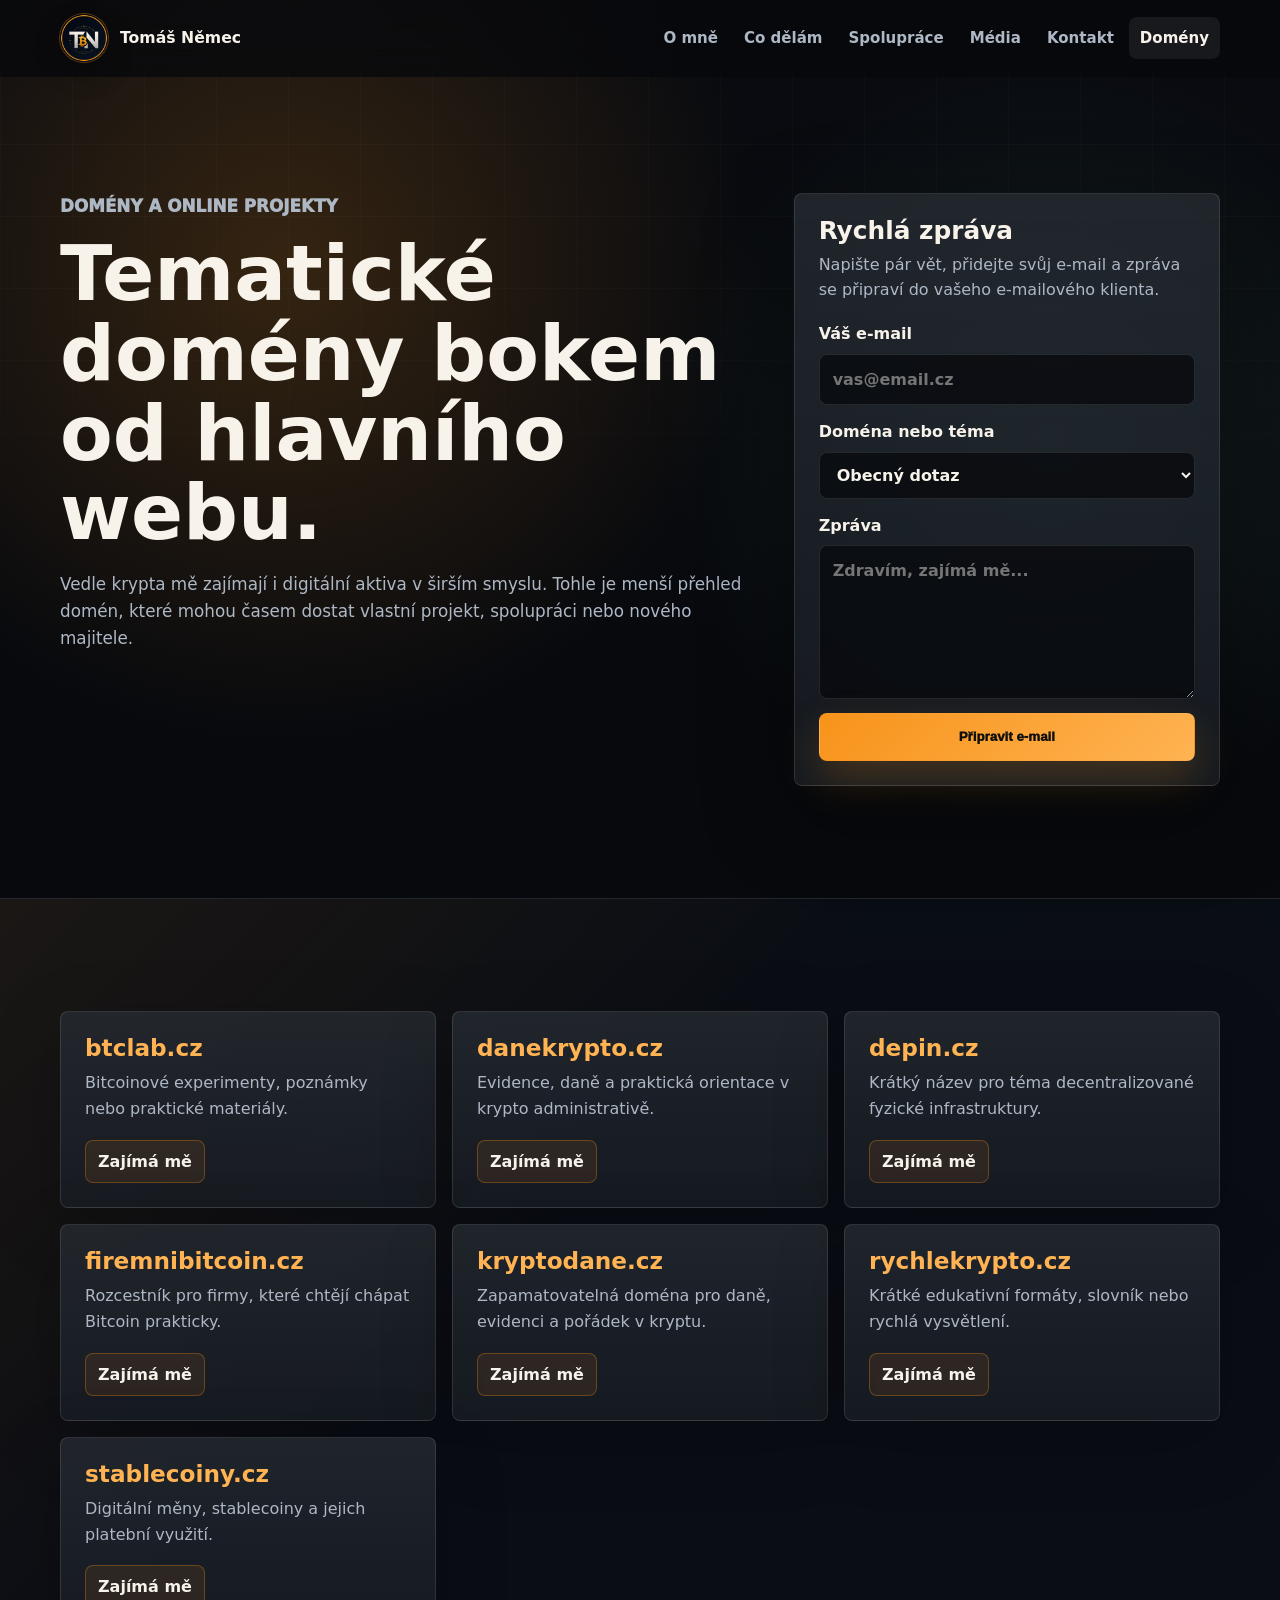
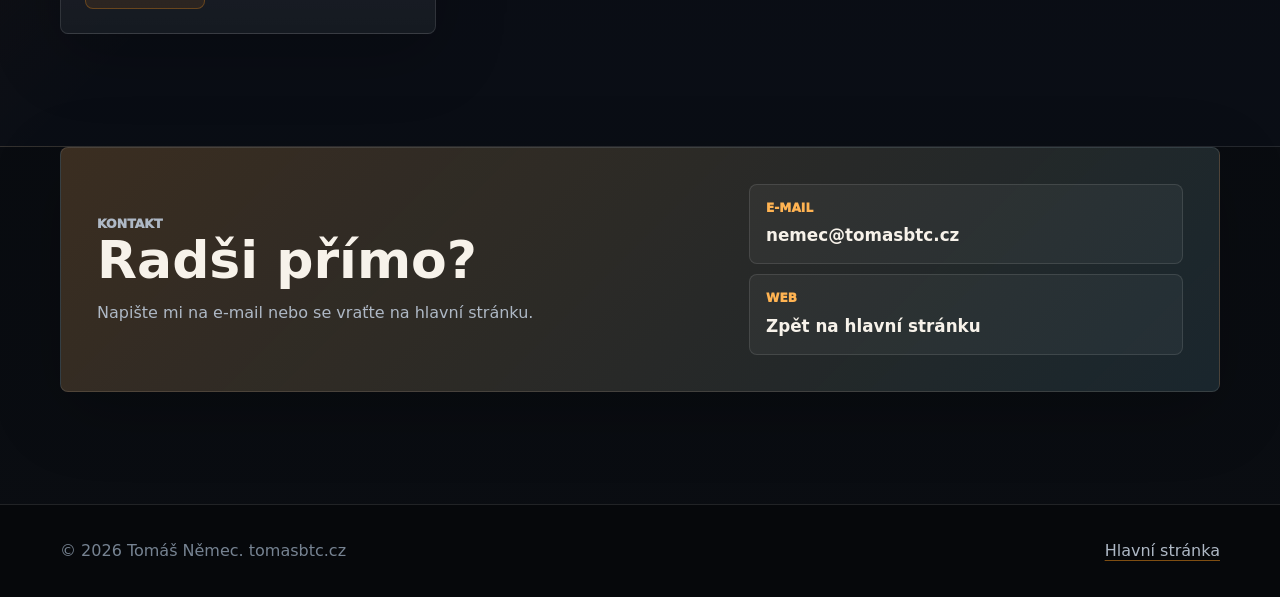
==== domeny.html @ 20f16c3f "První verze webu" ====
<!doctype html>
<html lang="cs">
  <head>
    <meta charset="utf-8">
    <meta name="viewport" content="width=device-width, initial-scale=1">
    <title>Domény | Tomáš Němec</title>
    <meta name="description" content="Přehled tematických domén Tomáše Němce z oblasti krypta, Bitcoinu, digitálních financí a online projektů.">
    <meta name="author" content="Tomáš Němec">
    <meta name="language" content="cs">
    <meta name="theme-color" content="#090b10">

    <meta property="og:type" content="website">
    <meta property="og:locale" content="cs_CZ">
    <meta property="og:site_name" content="Tomáš Němec">
    <meta property="og:title" content="Domény | Tomáš Němec">
    <meta property="og:description" content="Tematické domény a online projekty z oblasti krypta, Bitcoinu a digitálních financí.">
    <meta property="og:url" content="https://tomasbtc.cz/domeny.html">
    <meta property="og:image" content="https://tomasbtc.cz/assets/tomasbtc-logo-round.png">

    <link rel="canonical" href="https://tomasbtc.cz/domeny.html">
    <link rel="icon" href="favicon.png" sizes="512x512" type="image/png">
    <link rel="apple-touch-icon" href="assets/apple-touch-icon.png">
    <link rel="preload" href="style.css" as="style">
    <link rel="stylesheet" href="style.css">
  </head>
  <body>
    <a class="skip-link" href="#obsah">Přeskočit na obsah</a>

    <header class="site-header" data-header>
      <nav class="nav shell" aria-label="Hlavní menu">
        <a class="brand" href="index.html" aria-label="Tomáš Němec domů">
          <img src="assets/tomasbtc-logo-round.png" alt="" width="48" height="48">
          <span>
            <strong>Tomáš Němec</strong>
          </span>
        </a>

        <button class="nav-toggle" type="button" aria-expanded="false" aria-controls="site-menu">
          <span class="nav-toggle-line"></span>
          <span class="nav-toggle-line"></span>
          <span class="nav-toggle-line"></span>
          <span class="sr-only">Otevřít menu</span>
        </button>

        <div class="nav-links" id="site-menu" data-menu>
          <a href="index.html#o-mne">O mně</a>
          <a href="index.html#co-delam">Co dělám</a>
          <a href="index.html#spoluprace">Spolupráce</a>
          <a href="index.html#media">Média</a>
          <a href="index.html#kontakt">Kontakt</a>
          <a class="nav-subtle" href="domeny.html" aria-current="page">Domény</a>
        </div>
      </nav>
    </header>

    <main id="obsah">
      <section class="section domain-page-hero">
        <div class="shell domain-hero-grid">
          <div class="section-heading reveal">
            <p class="eyebrow">Domény a online projekty</p>
            <h1>Tematické domény bokem od hlavního webu.</h1>
            <p>Vedle krypta mě zajímají i digitální aktiva v širším smyslu. Tohle je menší přehled domén, které mohou časem dostat vlastní projekt, spolupráci nebo nového majitele.</p>
          </div>

          <form class="domain-form reveal" id="dotaz" data-domain-form>
            <h2>Rychlá zpráva</h2>
            <p>Napište pár vět, přidejte svůj e-mail a zpráva se připraví do vašeho e-mailového klienta.</p>

            <label>
              Váš e-mail
              <input type="email" name="email" placeholder="vas@email.cz" required>
            </label>

            <label>
              Doména nebo téma
              <select name="domain">
                <option value="Obecný dotaz">Obecný dotaz</option>
                <option value="btclab.cz">btclab.cz</option>
                <option value="danekrypto.cz">danekrypto.cz</option>
                <option value="depin.cz">depin.cz</option>
                <option value="firemnibitcoin.cz">firemnibitcoin.cz</option>
                <option value="kryptodane.cz">kryptodane.cz</option>
                <option value="rychlekrypto.cz">rychlekrypto.cz</option>
                <option value="stablecoiny.cz">stablecoiny.cz</option>
              </select>
            </label>

            <label>
              Zpráva
              <textarea name="message" rows="5" placeholder="Zdravím, zajímá mě..." required></textarea>
            </label>

            <button class="button button-primary" type="submit">Připravit e-mail</button>
          </form>
        </div>
      </section>

      <section class="section section-muted">
        <div class="shell domain-grid" aria-label="Přehled domén">
          <article class="domain-card reveal">
            <h2>btclab.cz</h2>
            <p>Bitcoinové experimenty, poznámky nebo praktické materiály.</p>
            <a href="#dotaz" data-domain-pick="btclab.cz">Zajímá mě</a>
          </article>
          <article class="domain-card reveal">
            <h2>danekrypto.cz</h2>
            <p>Evidence, daně a praktická orientace v krypto administrativě.</p>
            <a href="#dotaz" data-domain-pick="danekrypto.cz">Zajímá mě</a>
          </article>
          <article class="domain-card reveal">
            <h2>depin.cz</h2>
            <p>Krátký název pro téma decentralizované fyzické infrastruktury.</p>
            <a href="#dotaz" data-domain-pick="depin.cz">Zajímá mě</a>
          </article>
          <article class="domain-card reveal">
            <h2>firemnibitcoin.cz</h2>
            <p>Rozcestník pro firmy, které chtějí chápat Bitcoin prakticky.</p>
            <a href="#dotaz" data-domain-pick="firemnibitcoin.cz">Zajímá mě</a>
          </article>
          <article class="domain-card reveal">
            <h2>kryptodane.cz</h2>
            <p>Zapamatovatelná doména pro daně, evidenci a pořádek v kryptu.</p>
            <a href="#dotaz" data-domain-pick="kryptodane.cz">Zajímá mě</a>
          </article>
          <article class="domain-card reveal">
            <h2>rychlekrypto.cz</h2>
            <p>Krátké edukativní formáty, slovník nebo rychlá vysvětlení.</p>
            <a href="#dotaz" data-domain-pick="rychlekrypto.cz">Zajímá mě</a>
          </article>
          <article class="domain-card reveal">
            <h2>stablecoiny.cz</h2>
            <p>Digitální měny, stablecoiny a jejich platební využití.</p>
            <a href="#dotaz" data-domain-pick="stablecoiny.cz">Zajímá mě</a>
          </article>
        </div>
      </section>

      <section class="section section-contact">
        <div class="shell contact-panel reveal">
          <div>
            <p class="eyebrow">Kontakt</p>
            <h2>Radši přímo?</h2>
            <p>Napište mi na e-mail nebo se vraťte na hlavní stránku.</p>
          </div>
          <div class="contact-stack">
            <a class="contact-tile" href="mailto:nemec@tomasbtc.cz?subject=Domény">
              <span>E-mail</span>
              <strong>nemec@tomasbtc.cz</strong>
            </a>
            <a class="contact-tile" href="index.html">
              <span>Web</span>
              <strong>Zpět na hlavní stránku</strong>
            </a>
          </div>
        </div>
      </section>
    </main>

    <footer class="site-footer">
      <div class="shell footer-inner">
        <p>&copy; <span data-year></span> Tomáš Němec. tomasbtc.cz</p>
        <p><a href="index.html">Hlavní stránka</a></p>
      </div>
    </footer>

    <script src="script.js"></script>
  </body>
</html>
---- style.css ----
:root {
  color-scheme: dark;
  --bg: #07090d;
  --bg-2: #0c1017;
  --panel: rgba(18, 23, 32, 0.74);
  --panel-solid: #111722;
  --panel-strong: #161d29;
  --line: rgba(255, 255, 255, 0.11);
  --line-strong: rgba(255, 255, 255, 0.18);
  --text: #f7f2ea;
  --muted: #aeb8c5;
  --soft: #768392;
  --accent: #f7931a;
  --accent-2: #ffb352;
  --mint: #79d8b4;
  --ink: #11100d;
  --shadow: 0 28px 90px rgba(0, 0, 0, 0.42);
  --radius: 8px;
  --shell: min(1160px, calc(100% - 40px));
}

* {
  box-sizing: border-box;
}

html {
  scroll-behavior: smooth;
}

body {
  margin: 0;
  background:
    radial-gradient(circle at 22% 12%, rgba(247, 147, 26, 0.19), transparent 30rem),
    radial-gradient(circle at 82% 20%, rgba(121, 216, 180, 0.11), transparent 24rem),
    linear-gradient(180deg, #090b10 0%, #07090d 38%, #0a0d12 100%);
  color: var(--text);
  font-family: Inter, ui-sans-serif, system-ui, -apple-system, BlinkMacSystemFont, "Segoe UI", sans-serif;
  font-size: 16px;
  line-height: 1.6;
}

body.menu-open {
  overflow: hidden;
}

body::before {
  content: "";
  position: fixed;
  inset: 0;
  z-index: -2;
  background:
    linear-gradient(rgba(255, 255, 255, 0.035) 1px, transparent 1px),
    linear-gradient(90deg, rgba(255, 255, 255, 0.028) 1px, transparent 1px);
  background-size: 72px 72px;
  mask-image: linear-gradient(to bottom, rgba(0, 0, 0, 0.9), transparent 78%);
}

img {
  display: block;
  max-width: 100%;
}

a {
  color: inherit;
  text-decoration: none;
}

p,
h1,
h2,
h3 {
  margin-top: 0;
}

h1,
h2,
h3 {
  line-height: 1.04;
  letter-spacing: 0;
}

h1 {
  max-width: 760px;
  margin-bottom: 18px;
  font-size: 6.4rem;
}

h2 {
  margin-bottom: 16px;
  font-size: 3.25rem;
}

h3 {
  margin-bottom: 12px;
  font-size: 1.2rem;
}

.skip-link {
  position: fixed;
  top: 12px;
  left: 12px;
  z-index: 30;
  transform: translateY(-140%);
  padding: 10px 14px;
  border-radius: var(--radius);
  background: var(--accent);
  color: var(--ink);
  font-weight: 900;
  transition: transform 180ms ease;
}

.skip-link:focus {
  transform: translateY(0);
}

.sr-only {
  position: absolute;
  width: 1px;
  height: 1px;
  padding: 0;
  margin: -1px;
  overflow: hidden;
  clip: rect(0, 0, 0, 0);
  white-space: nowrap;
  border: 0;
}

.shell {
  width: var(--shell);
  margin: 0 auto;
}

.site-header {
  position: sticky;
  top: 0;
  z-index: 20;
  border-bottom: 1px solid transparent;
  background: rgba(7, 9, 13, 0.76);
  backdrop-filter: blur(22px);
}

.site-header.is-scrolled {
  border-color: var(--line);
}

.nav {
  display: flex;
  min-height: 76px;
  align-items: center;
  justify-content: space-between;
  gap: 24px;
}

.brand {
  display: inline-flex;
  align-items: center;
  gap: 12px;
  min-width: 0;
}

.brand img {
  flex: 0 0 auto;
  width: 48px;
  height: 48px;
  border-radius: 50%;
  object-fit: cover;
  box-shadow: 0 0 0 1px rgba(247, 147, 26, 0.34), 0 12px 28px rgba(0, 0, 0, 0.24);
}

.brand span {
  display: grid;
  gap: 1px;
}

.brand strong {
  font-size: 0.98rem;
}

.brand small {
  color: var(--soft);
  font-size: 0.78rem;
  font-weight: 700;
}

.nav-links {
  display: flex;
  align-items: center;
  gap: 4px;
}

.nav-links a {
  min-height: 40px;
  padding: 9px 11px;
  border-radius: var(--radius);
  color: var(--muted);
  font-size: 0.94rem;
  font-weight: 800;
  transition: background 180ms ease, color 180ms ease, transform 180ms ease;
}

.nav-links a:hover,
.nav-links a:focus-visible,
.nav-links a[aria-current="page"] {
  background: rgba(255, 255, 255, 0.065);
  color: var(--text);
}

.nav-links .nav-subtle {
  color: var(--soft);
}

.nav-toggle {
  display: none;
  width: 44px;
  height: 44px;
  align-items: center;
  justify-content: center;
  flex-direction: column;
  gap: 5px;
  border: 1px solid var(--line);
  border-radius: var(--radius);
  background: rgba(255, 255, 255, 0.045);
  color: var(--text);
  cursor: pointer;
}

.nav-toggle-line {
  width: 18px;
  height: 2px;
  border-radius: 99px;
  background: currentColor;
}

.section {
  padding: 112px 0;
}

.hero {
  position: relative;
  overflow: hidden;
  min-height: calc(100svh - 76px);
  display: grid;
  align-items: center;
  padding: 74px 0 92px;
}

.hero::after {
  content: "";
  position: absolute;
  right: -18%;
  top: 12%;
  width: 54%;
  height: 72%;
  border: 1px solid rgba(247, 147, 26, 0.2);
  transform: rotate(-8deg);
  background: linear-gradient(135deg, rgba(247, 147, 26, 0.12), transparent 58%);
  pointer-events: none;
}

.hero-noise {
  position: absolute;
  inset: 0;
  pointer-events: none;
  background-image: linear-gradient(115deg, rgba(255, 255, 255, 0.045), transparent 34%);
}

.hero-signal {
  position: absolute;
  left: max(24px, calc((100% - 1160px) / 2));
  bottom: 46px;
  width: 180px;
  height: 180px;
  pointer-events: none;
  opacity: 0.55;
}

.hero-signal::before,
.hero-signal::after {
  content: "";
  position: absolute;
  inset: 16px;
  border: 1px solid rgba(247, 147, 26, 0.28);
  border-radius: 50%;
  animation: signal-spin 18s linear infinite;
}

.hero-signal::after {
  inset: 42px;
  border-color: rgba(121, 216, 180, 0.18);
  animation-duration: 11s;
  animation-direction: reverse;
}

.hero-signal span {
  position: absolute;
  width: 9px;
  height: 9px;
  border-radius: 50%;
  background: var(--accent-2);
  box-shadow: 0 0 26px rgba(247, 147, 26, 0.75);
  animation: signal-pulse 2.4s ease-in-out infinite;
}

.hero-signal span:nth-child(1) {
  top: 38px;
  left: 78px;
}

.hero-signal span:nth-child(2) {
  right: 34px;
  top: 94px;
  animation-delay: 0.4s;
}

.hero-signal span:nth-child(3) {
  left: 40px;
  bottom: 36px;
  animation-delay: 0.8s;
}

.hero-layout {
  position: relative;
  z-index: 2;
  display: grid;
  grid-template-columns: minmax(0, 1.05fr) minmax(360px, 0.75fr);
  align-items: center;
  gap: 64px;
}

.hero-copy {
  max-width: 800px;
}

.hero-kicker {
  display: inline-flex;
  align-items: center;
  gap: 12px;
  max-width: 100%;
  margin-bottom: 22px;
  border: 1px solid var(--line);
  border-radius: 999px;
  padding: 8px 14px 8px 8px;
  background: rgba(255, 255, 255, 0.04);
  color: var(--muted);
  font-size: 0.86rem;
  font-weight: 900;
}

.hero-kicker span {
  min-width: 0;
}

.hero-kicker img {
  width: 44px;
  height: 44px;
  border-radius: 50%;
  object-fit: cover;
  box-shadow: 0 0 0 1px rgba(247, 147, 26, 0.34);
}

.hero-brand-mark {
  display: inline-flex;
  align-items: center;
  gap: 12px;
  margin-bottom: 20px;
  border: 1px solid var(--line);
  border-radius: var(--radius);
  padding: 10px 12px 10px 10px;
  background: rgba(255, 255, 255, 0.04);
  color: var(--muted);
  font-size: 0.88rem;
  font-weight: 850;
}

.hero-brand-mark img {
  width: 54px;
  height: 54px;
  border-radius: 50%;
  object-fit: cover;
  box-shadow: 0 0 0 1px rgba(247, 147, 26, 0.36);
}

.hero-title {
  display: grid;
  max-width: 860px;
  margin: 0 0 22px;
  font-size: 7.4rem;
  font-weight: 950;
  line-height: 0.86;
  overflow-wrap: anywhere;
}

.hero-title span {
  display: block;
}

.hero-title span:first-child {
  color: rgba(247, 242, 234, 0.08);
  -webkit-text-stroke: 1px rgba(247, 242, 234, 0.72);
  text-shadow: 0 24px 70px rgba(247, 147, 26, 0.12);
}

.hero-title span:last-child {
  width: fit-content;
  background: linear-gradient(92deg, #fff7e9 0%, #f7f2ea 42%, var(--accent-2) 74%, #ffe2a8 100%);
  background-size: 180% 100%;
  -webkit-background-clip: text;
  background-clip: text;
  color: transparent;
  animation: name-shine 7s ease-in-out infinite;
}

.eyebrow {
  margin-bottom: 14px;
  color: var(--accent-2);
  font-size: 0.78rem;
  font-weight: 950;
  letter-spacing: 0;
  text-transform: uppercase;
}

.hero-role {
  display: inline-flex;
  margin-bottom: 22px;
  border: 1px solid rgba(247, 147, 26, 0.26);
  border-radius: 999px;
  padding: 8px 13px;
  background: rgba(247, 147, 26, 0.1);
  color: var(--accent-2);
  font-weight: 900;
}

.hero-claim {
  max-width: 780px;
  margin-bottom: 20px;
  color: var(--text);
  font-size: 2.25rem;
  font-weight: 900;
  line-height: 1.14;
}

.hero-text {
  max-width: 620px;
  margin-bottom: 32px;
  color: var(--muted);
  font-size: 1.12rem;
}

.hero-actions,
.section-actions,
.contact-actions,
.media-kit-actions {
  display: flex;
  flex-wrap: wrap;
  gap: 12px;
}

.button {
  display: inline-flex;
  min-height: 48px;
  align-items: center;
  justify-content: center;
  border: 1px solid transparent;
  border-radius: var(--radius);
  padding: 12px 18px;
  font-weight: 950;
  line-height: 1.2;
  transition: transform 180ms ease, background 180ms ease, border-color 180ms ease, color 180ms ease;
}

.button:hover,
.button:focus-visible {
  transform: translateY(-2px);
}

.button-primary {
  background: linear-gradient(135deg, var(--accent), var(--accent-2));
  color: var(--ink);
  box-shadow: 0 18px 42px rgba(247, 147, 26, 0.22);
}

.button-secondary {
  border-color: rgba(247, 147, 26, 0.35);
  background: rgba(247, 147, 26, 0.12);
  color: var(--text);
}

.button-ghost {
  border-color: var(--line);
  background: rgba(255, 255, 255, 0.045);
  color: var(--muted);
}

.button-disabled {
  border-color: var(--line);
  background: rgba(255, 255, 255, 0.03);
  color: var(--soft);
  cursor: default;
}

.button-disabled:hover {
  transform: none;
}

.hero-tags {
  display: flex;
  flex-wrap: wrap;
  gap: 8px;
  margin-top: 22px;
}

.hero-tags span {
  border: 1px solid var(--line);
  border-radius: 999px;
  padding: 7px 11px;
  background: rgba(255, 255, 255, 0.035);
  color: var(--muted);
  font-size: 0.86rem;
  font-weight: 800;
}

.hero-proof {
  display: grid;
  grid-template-columns: repeat(3, minmax(0, 1fr));
  max-width: 720px;
  gap: 1px;
  margin-top: 26px;
  border: 1px solid var(--line);
  border-radius: var(--radius);
  overflow: hidden;
  background: var(--line);
}

.hero-proof div {
  min-height: 86px;
  padding: 16px;
  background: rgba(15, 20, 29, 0.86);
}

.hero-proof span,
.hero-proof strong {
  display: block;
}

.hero-proof span {
  margin-bottom: 8px;
  color: var(--soft);
  font-size: 0.74rem;
  font-weight: 950;
  text-transform: uppercase;
}

.hero-proof strong {
  color: var(--text);
  font-size: 1.02rem;
  line-height: 1.18;
}

.hero-contact-line {
  display: flex;
  flex-wrap: wrap;
  gap: 10px 18px;
  margin-top: 20px;
  color: var(--muted);
  font-weight: 850;
}

.hero-contact-line a {
  text-decoration: underline;
  text-decoration-color: rgba(247, 147, 26, 0.5);
  text-underline-offset: 5px;
}

.hero-portrait {
  position: relative;
}

.portrait-shell {
  position: relative;
  overflow: hidden;
  border: 1px solid var(--line-strong);
  border-radius: var(--radius);
  background:
    linear-gradient(145deg, rgba(247, 147, 26, 0.18), transparent 45%),
    rgba(255, 255, 255, 0.035);
  box-shadow: var(--shadow);
}

.portrait-shell::before {
  content: "";
  position: absolute;
  inset: 12px;
  z-index: 2;
  border: 1px solid rgba(255, 255, 255, 0.14);
  border-radius: var(--radius);
  pointer-events: none;
}

.portrait-shell img {
  width: 100%;
  height: 620px;
  object-fit: cover;
  object-position: 50% 20%;
  filter: saturate(0.96) contrast(1.04);
}

.portrait-caption {
  position: absolute;
  left: 24px;
  right: 24px;
  bottom: 24px;
  z-index: 3;
  border: 1px solid rgba(255, 255, 255, 0.16);
  border-radius: var(--radius);
  padding: 16px;
  background: rgba(7, 9, 13, 0.74);
  backdrop-filter: blur(18px);
}

.portrait-caption span,
.portrait-caption strong {
  display: block;
}

.portrait-caption span {
  color: var(--accent-2);
  font-weight: 950;
}

.portrait-caption strong {
  color: var(--text);
  font-size: 0.96rem;
}

.portrait-badge {
  position: absolute;
  z-index: 4;
  right: 22px;
  border: 1px solid rgba(247, 147, 26, 0.34);
  border-radius: 999px;
  padding: 8px 12px;
  background: rgba(7, 9, 13, 0.72);
  color: var(--text);
  font-size: 0.82rem;
  font-weight: 950;
  backdrop-filter: blur(16px);
  box-shadow: 0 14px 36px rgba(0, 0, 0, 0.22);
}

.portrait-badge-top {
  top: 22px;
}

.portrait-badge-bottom {
  top: 70px;
}

.trust-strip {
  border-top: 1px solid var(--line);
  border-bottom: 1px solid var(--line);
  background: rgba(7, 9, 13, 0.78);
  padding: 16px 0;
}

.trust-row {
  display: flex;
  flex-wrap: wrap;
  justify-content: center;
  gap: 10px;
}

.trust-row span {
  display: inline-flex;
  align-items: center;
  gap: 9px;
  min-height: 38px;
  border: 1px solid var(--line);
  border-radius: 999px;
  padding: 8px 12px;
  background: rgba(255, 255, 255, 0.035);
  color: var(--muted);
  font-size: 0.9rem;
  font-weight: 850;
}

.trust-row span::before {
  content: "";
  width: 7px;
  height: 7px;
  border-radius: 50%;
  background: var(--accent);
  box-shadow: 0 0 18px rgba(247, 147, 26, 0.58);
}

.trust-grid {
  display: grid;
  grid-template-columns: repeat(5, minmax(0, 1fr));
  gap: 1px;
  background: var(--line);
}

.trust-item {
  min-height: 142px;
  padding: 22px;
  background: rgba(15, 20, 29, 0.92);
}

.trust-item strong,
.trust-item span {
  display: block;
}

.trust-item strong {
  margin-bottom: 8px;
  color: var(--text);
  font-size: 1rem;
  line-height: 1.25;
}

.trust-item span {
  color: var(--soft);
  font-size: 0.95rem;
  line-height: 1.45;
}

.story-section {
  padding-bottom: 0;
}

.story-grid {
  display: grid;
  grid-template-columns: minmax(0, 0.85fr) minmax(0, 1.15fr);
  gap: 52px;
  align-items: start;
}

.story-grid-compact {
  align-items: center;
}

.story-card {
  border: 1px solid var(--line);
  border-radius: var(--radius);
  padding: 30px;
  background:
    linear-gradient(135deg, rgba(247, 147, 26, 0.13), transparent 46%),
    linear-gradient(180deg, rgba(255, 255, 255, 0.07), rgba(255, 255, 255, 0.025)),
    var(--panel);
  box-shadow: 0 20px 70px rgba(0, 0, 0, 0.22);
  backdrop-filter: blur(18px);
}

.story-card p {
  color: var(--muted);
  font-size: 1.08rem;
}

.story-card p:last-child {
  margin-bottom: 0;
}

.story-timeline {
  display: grid;
  gap: 12px;
}

.story-timeline article {
  display: grid;
  grid-template-columns: 92px minmax(0, 1fr);
  column-gap: 20px;
  row-gap: 4px;
  border: 1px solid var(--line);
  border-radius: var(--radius);
  padding: 20px;
  background:
    linear-gradient(135deg, rgba(247, 147, 26, 0.08), transparent 48%),
    rgba(255, 255, 255, 0.035);
}

.story-timeline article span {
  grid-row: 1 / 3;
  color: var(--accent-2);
  font-size: 0.86rem;
  font-weight: 950;
  text-transform: uppercase;
}

.story-timeline h3 {
  margin-bottom: 0;
  font-size: 1.22rem;
}

.story-timeline p {
  margin-bottom: 0;
  color: var(--muted);
}

.section-heading {
  max-width: 760px;
  margin-bottom: 36px;
}

.section-heading p {
  color: var(--muted);
  font-size: 1.05rem;
}

.feature-grid {
  display: grid;
  grid-template-columns: repeat(4, minmax(0, 1fr));
  gap: 16px;
}

.feature-card,
.opportunity-panel,
.media-card,
.booking-card,
.contact-panel,
.domain-teaser-inner {
  border: 1px solid var(--line);
  border-radius: var(--radius);
  background:
    linear-gradient(180deg, rgba(255, 255, 255, 0.07), rgba(255, 255, 255, 0.025)),
    var(--panel);
  box-shadow: 0 20px 70px rgba(0, 0, 0, 0.22);
  backdrop-filter: blur(18px);
}

.feature-card {
  min-height: 300px;
  padding: 24px;
  transition: transform 180ms ease, border-color 180ms ease, background 180ms ease;
}

.feature-card:hover {
  transform: translateY(-4px);
  border-color: rgba(247, 147, 26, 0.34);
  background:
    linear-gradient(180deg, rgba(247, 147, 26, 0.08), rgba(255, 255, 255, 0.025)),
    var(--panel);
}

.card-number {
  display: inline-flex;
  margin-bottom: 26px;
  color: var(--accent-2);
  font-size: 0.82rem;
  font-weight: 950;
}

.feature-card h3 {
  font-size: 1.34rem;
}

.feature-card p {
  margin-bottom: 0;
  color: var(--muted);
}

.topic-list {
  display: grid;
  gap: 1px;
  border: 1px solid var(--line);
  border-radius: var(--radius);
  overflow: hidden;
  background: var(--line);
}

.topic-item {
  display: grid;
  grid-template-columns: minmax(220px, 0.45fr) minmax(0, 1fr);
  gap: 28px;
  padding: 24px;
  background: rgba(15, 20, 29, 0.94);
}

.topic-item h3 {
  margin: 0;
}

.topic-item p {
  margin: 0;
  color: var(--muted);
}

.section-muted {
  border-top: 1px solid var(--line);
  border-bottom: 1px solid var(--line);
  background:
    linear-gradient(135deg, rgba(247, 147, 26, 0.075), transparent 42%),
    rgba(12, 16, 23, 0.74);
}

.collaboration-grid,
.booking-grid,
.about-grid {
  display: grid;
  grid-template-columns: minmax(0, 0.82fr) minmax(0, 1.18fr);
  gap: 52px;
  align-items: center;
}

.opportunity-panel {
  padding: 28px;
}

.check-list {
  display: grid;
  gap: 14px;
  margin: 0;
  padding: 0;
  list-style: none;
}

.check-list li {
  position: relative;
  min-height: 32px;
  padding-left: 38px;
  color: var(--text);
  font-weight: 750;
}

.check-list li::before {
  content: "";
  position: absolute;
  top: 2px;
  left: 0;
  width: 24px;
  height: 24px;
  border: 1px solid rgba(247, 147, 26, 0.35);
  border-radius: 50%;
  background:
    linear-gradient(135deg, rgba(247, 147, 26, 0.38), rgba(247, 147, 26, 0.08)),
    rgba(255, 255, 255, 0.04);
}

.check-list li::after {
  content: "";
  position: absolute;
  top: 9px;
  left: 8px;
  width: 8px;
  height: 5px;
  border-left: 2px solid var(--accent-2);
  border-bottom: 2px solid var(--accent-2);
  transform: rotate(-45deg);
}

.media-section {
  padding-bottom: 0;
}

.media-card {
  display: grid;
  grid-template-columns: minmax(0, 0.9fr) minmax(0, 1.1fr);
  gap: 40px;
  padding: 40px;
  background:
    linear-gradient(135deg, rgba(247, 147, 26, 0.16), transparent 45%),
    linear-gradient(45deg, rgba(121, 216, 180, 0.08), transparent 60%),
    var(--panel-solid);
}

.media-copy p {
  margin-bottom: 24px;
  color: var(--muted);
  font-size: 1.08rem;
}

.booking-card {
  padding: 28px;
}

.media-kit-grid {
  display: grid;
  grid-template-columns: minmax(0, 0.85fr) minmax(0, 1.15fr);
  gap: 52px;
  align-items: center;
}

.media-kit-card,
.offer-card {
  border: 1px solid var(--line);
  border-radius: var(--radius);
  background:
    linear-gradient(180deg, rgba(255, 255, 255, 0.07), rgba(255, 255, 255, 0.025)),
    var(--panel);
  box-shadow: 0 20px 70px rgba(0, 0, 0, 0.22);
  backdrop-filter: blur(18px);
}

.media-kit-card {
  display: grid;
  grid-template-columns: 180px minmax(0, 1fr);
  gap: 24px;
  padding: 24px;
}

.media-kit-card img {
  width: 100%;
  height: 230px;
  border-radius: var(--radius);
  object-fit: cover;
  object-position: 50% 18%;
}

.media-kit-card p {
  color: var(--muted);
}

.offer-grid {
  display: grid;
  grid-template-columns: minmax(0, 1fr) minmax(0, 1fr);
  gap: 16px;
}

.offer-card {
  padding: 30px;
}

.offer-card h2 {
  font-size: 2.4rem;
}

.offer-card p {
  color: var(--muted);
}

.offer-card-subtle {
  background:
    linear-gradient(135deg, rgba(247, 147, 26, 0.1), rgba(255, 255, 255, 0.025)),
    var(--panel);
}

.booking-placeholder {
  display: grid;
  min-height: 220px;
  place-items: center;
  margin-bottom: 18px;
  border: 1px dashed rgba(247, 147, 26, 0.38);
  border-radius: var(--radius);
  padding: 24px;
  background:
    linear-gradient(135deg, rgba(247, 147, 26, 0.12), transparent),
    rgba(255, 255, 255, 0.035);
  text-align: center;
}

.booking-placeholder span,
.booking-placeholder strong {
  display: block;
}

.booking-placeholder span {
  color: var(--accent-2);
  font-size: 0.78rem;
  font-weight: 950;
  text-transform: uppercase;
}

.booking-placeholder strong {
  max-width: 320px;
  color: var(--text);
  font-size: 1.45rem;
  line-height: 1.18;
}

.about-grid {
  grid-template-columns: minmax(320px, 0.75fr) minmax(0, 1.25fr);
}

.about-photo {
  overflow: hidden;
  border: 1px solid var(--line);
  border-radius: var(--radius);
  background: var(--panel-solid);
  box-shadow: var(--shadow);
}

.about-photo img {
  width: 100%;
  height: 560px;
  object-fit: cover;
  object-position: 50% 18%;
}

.about-copy {
  max-width: 720px;
}

.prose {
  color: var(--muted);
  font-size: 1.06rem;
}

.prose p:last-child {
  margin-bottom: 0;
}

.section-contact {
  padding-top: 0;
}

.contact-panel {
  display: grid;
  grid-template-columns: minmax(0, 1fr) minmax(300px, 0.7fr);
  align-items: center;
  gap: 32px;
  padding: 36px;
  background:
    linear-gradient(135deg, rgba(247, 147, 26, 0.18), rgba(121, 216, 180, 0.08)),
    var(--panel-solid);
}

.contact-panel h2 {
  margin-bottom: 12px;
}

.contact-panel p {
  max-width: 700px;
  margin-bottom: 0;
  color: var(--muted);
}

.contact-stack {
  display: grid;
  gap: 10px;
}

.contact-tile {
  display: grid;
  gap: 4px;
  border: 1px solid var(--line);
  border-radius: var(--radius);
  padding: 14px 16px;
  background: rgba(255, 255, 255, 0.045);
  transition: transform 180ms ease, border-color 180ms ease, background 180ms ease;
}

.contact-tile:hover,
.contact-tile:focus-visible {
  transform: translateY(-2px);
  border-color: rgba(247, 147, 26, 0.34);
  background: rgba(247, 147, 26, 0.08);
}

.contact-tile span {
  color: var(--accent-2);
  font-size: 0.76rem;
  font-weight: 950;
  text-transform: uppercase;
}

.contact-tile strong {
  color: var(--text);
  font-size: 1.05rem;
}

.domain-teaser {
  padding: 36px 0 96px;
}

.domain-teaser-inner {
  display: flex;
  align-items: center;
  justify-content: space-between;
  gap: 28px;
  padding: 24px;
  background: rgba(255, 255, 255, 0.035);
}

.domain-teaser-inner h2 {
  margin-bottom: 8px;
  font-size: 1.55rem;
}

.domain-teaser-inner p {
  max-width: 660px;
  margin-bottom: 0;
  color: var(--soft);
}

.quiet-links {
  padding: 18px 0 42px;
}

.quiet-links-inner {
  display: flex;
  flex-wrap: wrap;
  align-items: center;
  justify-content: center;
  gap: 8px;
  color: var(--soft);
  font-size: 0.84rem;
}

.quiet-links-inner span {
  margin-right: 4px;
}

.quiet-links-inner a {
  display: inline-flex;
  min-height: 34px;
  align-items: center;
  justify-content: center;
  border: 1px solid var(--line);
  border-radius: var(--radius);
  padding: 7px 11px;
  background: rgba(255, 255, 255, 0.03);
  color: var(--muted);
  font-weight: 850;
  transition: transform 180ms ease, border-color 180ms ease, color 180ms ease, background 180ms ease;
}

.quiet-links-inner a:hover,
.quiet-links-inner a:focus-visible {
  transform: translateY(-1px);
  border-color: rgba(247, 147, 26, 0.35);
  background: rgba(247, 147, 26, 0.08);
  color: var(--text);
}

.domain-page-hero {
  padding-top: 116px;
}

.domain-hero-grid {
  display: grid;
  grid-template-columns: minmax(0, 1fr) minmax(320px, 0.62fr);
  gap: 46px;
  align-items: start;
}

.domain-page-hero h1 {
  max-width: 960px;
  font-size: 4.8rem;
}

.domain-form {
  border: 1px solid var(--line);
  border-radius: var(--radius);
  padding: 24px;
  background:
    linear-gradient(180deg, rgba(255, 255, 255, 0.07), rgba(255, 255, 255, 0.025)),
    var(--panel);
  box-shadow: var(--shadow);
}

.domain-form h2 {
  margin-bottom: 8px;
  font-size: 1.55rem;
}

.domain-form p {
  margin-bottom: 18px;
  color: var(--muted);
}

.domain-form label {
  display: grid;
  gap: 7px;
  margin-bottom: 14px;
  color: var(--text);
  font-weight: 850;
}

.domain-form input,
.domain-form select,
.domain-form textarea {
  width: 100%;
  border: 1px solid var(--line);
  border-radius: var(--radius);
  padding: 12px 13px;
  background: rgba(7, 9, 13, 0.74);
  color: var(--text);
  font: inherit;
  outline: none;
  transition: border-color 180ms ease, box-shadow 180ms ease;
}

.domain-form textarea {
  resize: vertical;
}

.domain-form input:focus,
.domain-form select:focus,
.domain-form textarea:focus {
  border-color: rgba(247, 147, 26, 0.7);
  box-shadow: 0 0 0 3px rgba(247, 147, 26, 0.12);
}

.domain-form button {
  width: 100%;
}

.domain-grid {
  display: grid;
  grid-template-columns: repeat(3, minmax(0, 1fr));
  gap: 16px;
}

.domain-card {
  min-height: 190px;
  border: 1px solid var(--line);
  border-radius: var(--radius);
  padding: 24px;
  background:
    linear-gradient(180deg, rgba(255, 255, 255, 0.07), rgba(255, 255, 255, 0.025)),
    var(--panel);
  box-shadow: 0 20px 70px rgba(0, 0, 0, 0.22);
  transition: transform 180ms ease, border-color 180ms ease;
}

.domain-card:hover {
  transform: translateY(-4px);
  border-color: rgba(247, 147, 26, 0.34);
}

.domain-card h2 {
  margin-bottom: 10px;
  color: var(--accent-2);
  font-size: 1.45rem;
}

.domain-card p {
  margin-bottom: 18px;
  color: var(--muted);
}

.domain-card a {
  display: inline-flex;
  min-height: 38px;
  align-items: center;
  justify-content: center;
  border: 1px solid rgba(247, 147, 26, 0.3);
  border-radius: var(--radius);
  padding: 8px 12px;
  background: rgba(247, 147, 26, 0.09);
  color: var(--text);
  font-weight: 900;
  transition: transform 180ms ease, border-color 180ms ease, background 180ms ease;
}

.domain-card a:hover,
.domain-card a:focus-visible {
  transform: translateY(-2px);
  border-color: rgba(247, 147, 26, 0.55);
  background: rgba(247, 147, 26, 0.16);
}

.site-footer {
  border-top: 1px solid var(--line);
  background: #06080b;
  color: var(--soft);
}

.footer-inner {
  display: flex;
  min-height: 92px;
  align-items: center;
  justify-content: space-between;
  gap: 24px;
}

.footer-inner p {
  margin: 0;
}

.footer-inner a {
  color: var(--muted);
  text-decoration: underline;
  text-decoration-color: rgba(247, 147, 26, 0.5);
  text-underline-offset: 4px;
}

.reveal {
  opacity: 0;
  transform: translateY(18px);
  transition: opacity 560ms ease, transform 560ms ease;
}

.reveal.is-visible {
  opacity: 1;
  transform: translateY(0);
}

@keyframes signal-spin {
  from {
    transform: rotate(0deg);
  }

  to {
    transform: rotate(360deg);
  }
}

@keyframes signal-pulse {
  0%,
  100% {
    transform: scale(0.78);
    opacity: 0.55;
  }

  50% {
    transform: scale(1.18);
    opacity: 1;
  }
}

@keyframes name-shine {
  0%,
  100% {
    background-position: 0% 50%;
  }

  50% {
    background-position: 100% 50%;
  }
}

@media (prefers-reduced-motion: reduce) {
  html {
    scroll-behavior: auto;
  }

  *,
  *::before,
  *::after {
    transition-duration: 0.01ms !important;
    animation-duration: 0.01ms !important;
    animation-iteration-count: 1 !important;
  }

  .reveal {
    opacity: 1;
    transform: none;
  }
}

@media (max-width: 1120px) {
  h1 {
    font-size: 5.2rem;
  }

  .hero-title {
    font-size: 6.2rem;
  }

  h2 {
    font-size: 2.75rem;
  }

  .hero-layout,
  .collaboration-grid,
  .booking-grid,
  .about-grid,
  .media-card,
  .domain-hero-grid,
  .media-kit-grid,
  .offer-grid,
  .story-grid {
    grid-template-columns: 1fr;
  }

  .hero-portrait,
  .about-photo {
    max-width: 620px;
  }

  .feature-grid {
    grid-template-columns: repeat(2, minmax(0, 1fr));
  }

  .trust-grid,
  .domain-grid {
    grid-template-columns: repeat(3, minmax(0, 1fr));
  }

  .contact-panel {
    grid-template-columns: 1fr;
  }
}

@media (max-width: 820px) {
  :root {
    --shell: min(100% - 28px, 1160px);
  }

  .nav {
    min-height: 68px;
  }

  .brand small {
    display: none;
  }

  .nav-toggle {
    display: inline-flex;
  }

  .nav-links {
    position: fixed;
    inset: 68px 14px auto 14px;
    display: grid;
    gap: 8px;
    padding: 12px;
    border: 1px solid var(--line);
    border-radius: var(--radius);
    background: rgba(9, 12, 18, 0.98);
    box-shadow: var(--shadow);
    transform: translateY(-12px);
    opacity: 0;
    pointer-events: none;
    transition: opacity 180ms ease, transform 180ms ease;
  }

  .nav-links.is-open {
    transform: translateY(0);
    opacity: 1;
    pointer-events: auto;
  }

  .nav-links a {
    padding: 12px;
  }

  .section {
    padding: 76px 0;
  }

  .hero {
    min-height: auto;
    padding: 48px 0 76px;
  }

  .hero-signal {
    display: none;
  }

  h1 {
    font-size: 3.7rem;
  }

  .hero-title {
    font-size: 4.6rem;
  }

  h2 {
    font-size: 2.25rem;
  }

  .hero-claim {
    font-size: 1.65rem;
  }

  .hero-text,
  .section-heading p,
  .media-copy p,
  .prose {
    font-size: 1rem;
  }

  .hero-actions,
  .section-actions,
  .contact-actions,
  .domain-teaser-inner,
  .footer-inner {
    align-items: stretch;
    flex-direction: column;
  }

  .button {
    width: 100%;
  }

  .hero-layout {
    gap: 36px;
  }

  .hero-proof {
    grid-template-columns: 1fr;
  }

  .hero-proof div {
    min-height: auto;
  }

  .portrait-shell img {
    height: 500px;
  }

  .trust-grid,
  .feature-grid,
  .domain-grid {
    grid-template-columns: 1fr;
  }

  .trust-item,
  .feature-card {
    min-height: auto;
  }

  .media-card,
  .contact-panel {
    padding: 24px;
  }

  .topic-item,
  .media-kit-card {
    grid-template-columns: 1fr;
  }

  .story-timeline article {
    grid-template-columns: 1fr;
  }

  .story-timeline article span {
    grid-row: auto;
  }

  .media-kit-card img {
    max-width: 240px;
  }

  .about-photo img {
    height: 460px;
  }

  .domain-teaser {
    padding-bottom: 72px;
  }

  .domain-page-hero h1 {
    font-size: 3.4rem;
  }
}

@media (max-width: 480px) {
  h1 {
    font-size: 3rem;
  }

  .hero-title {
    font-size: 3.35rem;
  }

  h2 {
    font-size: 1.95rem;
  }

  .hero-kicker {
    width: 100%;
    border-radius: var(--radius);
  }

  .hero-role {
    display: flex;
    width: fit-content;
    max-width: 100%;
  }

  .portrait-shell img {
    height: 430px;
  }

  .portrait-caption {
    left: 16px;
    right: 16px;
    bottom: 16px;
  }

  .portrait-badge {
    right: 16px;
    font-size: 0.76rem;
  }
}
---- style.css ----
:root {
  color-scheme: dark;
  --bg: #07090d;
  --bg-2: #0c1017;
  --panel: rgba(18, 23, 32, 0.74);
  --panel-solid: #111722;
  --panel-strong: #161d29;
  --line: rgba(255, 255, 255, 0.11);
  --line-strong: rgba(255, 255, 255, 0.18);
  --text: #f7f2ea;
  --muted: #aeb8c5;
  --soft: #768392;
  --accent: #f7931a;
  --accent-2: #ffb352;
  --mint: #79d8b4;
  --ink: #11100d;
  --shadow: 0 28px 90px rgba(0, 0, 0, 0.42);
  --radius: 8px;
  --shell: min(1160px, calc(100% - 40px));
}

* {
  box-sizing: border-box;
}

html {
  scroll-behavior: smooth;
}

body {
  margin: 0;
  background:
    radial-gradient(circle at 22% 12%, rgba(247, 147, 26, 0.19), transparent 30rem),
    radial-gradient(circle at 82% 20%, rgba(121, 216, 180, 0.11), transparent 24rem),
    linear-gradient(180deg, #090b10 0%, #07090d 38%, #0a0d12 100%);
  color: var(--text);
  font-family: Inter, ui-sans-serif, system-ui, -apple-system, BlinkMacSystemFont, "Segoe UI", sans-serif;
  font-size: 16px;
  line-height: 1.6;
}

body.menu-open {
  overflow: hidden;
}

body::before {
  content: "";
  position: fixed;
  inset: 0;
  z-index: -2;
  background:
    linear-gradient(rgba(255, 255, 255, 0.035) 1px, transparent 1px),
    linear-gradient(90deg, rgba(255, 255, 255, 0.028) 1px, transparent 1px);
  background-size: 72px 72px;
  mask-image: linear-gradient(to bottom, rgba(0, 0, 0, 0.9), transparent 78%);
}

img {
  display: block;
  max-width: 100%;
}

a {
  color: inherit;
  text-decoration: none;
}

p,
h1,
h2,
h3 {
  margin-top: 0;
}

h1,
h2,
h3 {
  line-height: 1.04;
  letter-spacing: 0;
}

h1 {
  max-width: 760px;
  margin-bottom: 18px;
  font-size: 6.4rem;
}

h2 {
  margin-bottom: 16px;
  font-size: 3.25rem;
}

h3 {
  margin-bottom: 12px;
  font-size: 1.2rem;
}

.skip-link {
  position: fixed;
  top: 12px;
  left: 12px;
  z-index: 30;
  transform: translateY(-140%);
  padding: 10px 14px;
  border-radius: var(--radius);
  background: var(--accent);
  color: var(--ink);
  font-weight: 900;
  transition: transform 180ms ease;
}

.skip-link:focus {
  transform: translateY(0);
}

.sr-only {
  position: absolute;
  width: 1px;
  height: 1px;
  padding: 0;
  margin: -1px;
  overflow: hidden;
  clip: rect(0, 0, 0, 0);
  white-space: nowrap;
  border: 0;
}

.shell {
  width: var(--shell);
  margin: 0 auto;
}

.site-header {
  position: sticky;
  top: 0;
  z-index: 20;
  border-bottom: 1px solid transparent;
  background: rgba(7, 9, 13, 0.76);
  backdrop-filter: blur(22px);
}

.site-header.is-scrolled {
  border-color: var(--line);
}

.nav {
  display: flex;
  min-height: 76px;
  align-items: center;
  justify-content: space-between;
  gap: 24px;
}

.brand {
  display: inline-flex;
  align-items: center;
  gap: 12px;
  min-width: 0;
}

.brand img {
  flex: 0 0 auto;
  width: 48px;
  height: 48px;
  border-radius: 50%;
  object-fit: cover;
  box-shadow: 0 0 0 1px rgba(247, 147, 26, 0.34), 0 12px 28px rgba(0, 0, 0, 0.24);
}

.brand span {
  display: grid;
  gap: 1px;
}

.brand strong {
  font-size: 0.98rem;
}

.brand small {
  color: var(--soft);
  font-size: 0.78rem;
  font-weight: 700;
}

.nav-links {
  display: flex;
  align-items: center;
  gap: 4px;
}

.nav-links a {
  min-height: 40px;
  padding: 9px 11px;
  border-radius: var(--radius);
  color: var(--muted);
  font-size: 0.94rem;
  font-weight: 800;
  transition: background 180ms ease, color 180ms ease, transform 180ms ease;
}

.nav-links a:hover,
.nav-links a:focus-visible,
.nav-links a[aria-current="page"] {
  background: rgba(255, 255, 255, 0.065);
  color: var(--text);
}

.nav-links .nav-subtle {
  color: var(--soft);
}

.nav-toggle {
  display: none;
  width: 44px;
  height: 44px;
  align-items: center;
  justify-content: center;
  flex-direction: column;
  gap: 5px;
  border: 1px solid var(--line);
  border-radius: var(--radius);
  background: rgba(255, 255, 255, 0.045);
  color: var(--text);
  cursor: pointer;
}

.nav-toggle-line {
  width: 18px;
  height: 2px;
  border-radius: 99px;
  background: currentColor;
}

.section {
  padding: 112px 0;
}

.hero {
  position: relative;
  overflow: hidden;
  min-height: calc(100svh - 76px);
  display: grid;
  align-items: center;
  padding: 74px 0 92px;
}

.hero::after {
  content: "";
  position: absolute;
  right: -18%;
  top: 12%;
  width: 54%;
  height: 72%;
  border: 1px solid rgba(247, 147, 26, 0.2);
  transform: rotate(-8deg);
  background: linear-gradient(135deg, rgba(247, 147, 26, 0.12), transparent 58%);
  pointer-events: none;
}

.hero-noise {
  position: absolute;
  inset: 0;
  pointer-events: none;
  background-image: linear-gradient(115deg, rgba(255, 255, 255, 0.045), transparent 34%);
}

.hero-signal {
  position: absolute;
  left: max(24px, calc((100% - 1160px) / 2));
  bottom: 46px;
  width: 180px;
  height: 180px;
  pointer-events: none;
  opacity: 0.55;
}

.hero-signal::before,
.hero-signal::after {
  content: "";
  position: absolute;
  inset: 16px;
  border: 1px solid rgba(247, 147, 26, 0.28);
  border-radius: 50%;
  animation: signal-spin 18s linear infinite;
}

.hero-signal::after {
  inset: 42px;
  border-color: rgba(121, 216, 180, 0.18);
  animation-duration: 11s;
  animation-direction: reverse;
}

.hero-signal span {
  position: absolute;
  width: 9px;
  height: 9px;
  border-radius: 50%;
  background: var(--accent-2);
  box-shadow: 0 0 26px rgba(247, 147, 26, 0.75);
  animation: signal-pulse 2.4s ease-in-out infinite;
}

.hero-signal span:nth-child(1) {
  top: 38px;
  left: 78px;
}

.hero-signal span:nth-child(2) {
  right: 34px;
  top: 94px;
  animation-delay: 0.4s;
}

.hero-signal span:nth-child(3) {
  left: 40px;
  bottom: 36px;
  animation-delay: 0.8s;
}

.hero-layout {
  position: relative;
  z-index: 2;
  display: grid;
  grid-template-columns: minmax(0, 1.05fr) minmax(360px, 0.75fr);
  align-items: center;
  gap: 64px;
}

.hero-copy {
  max-width: 800px;
}

.hero-kicker {
  display: inline-flex;
  align-items: center;
  gap: 12px;
  max-width: 100%;
  margin-bottom: 22px;
  border: 1px solid var(--line);
  border-radius: 999px;
  padding: 8px 14px 8px 8px;
  background: rgba(255, 255, 255, 0.04);
  color: var(--muted);
  font-size: 0.86rem;
  font-weight: 900;
}

.hero-kicker span {
  min-width: 0;
}

.hero-kicker img {
  width: 44px;
  height: 44px;
  border-radius: 50%;
  object-fit: cover;
  box-shadow: 0 0 0 1px rgba(247, 147, 26, 0.34);
}

.hero-brand-mark {
  display: inline-flex;
  align-items: center;
  gap: 12px;
  margin-bottom: 20px;
  border: 1px solid var(--line);
  border-radius: var(--radius);
  padding: 10px 12px 10px 10px;
  background: rgba(255, 255, 255, 0.04);
  color: var(--muted);
  font-size: 0.88rem;
  font-weight: 850;
}

.hero-brand-mark img {
  width: 54px;
  height: 54px;
  border-radius: 50%;
  object-fit: cover;
  box-shadow: 0 0 0 1px rgba(247, 147, 26, 0.36);
}

.hero-title {
  display: grid;
  max-width: 860px;
  margin: 0 0 22px;
  font-size: 7.4rem;
  font-weight: 950;
  line-height: 0.86;
  overflow-wrap: anywhere;
}

.hero-title span {
  display: block;
}

.hero-title span:first-child {
  color: rgba(247, 242, 234, 0.08);
  -webkit-text-stroke: 1px rgba(247, 242, 234, 0.72);
  text-shadow: 0 24px 70px rgba(247, 147, 26, 0.12);
}

.hero-title span:last-child {
  width: fit-content;
  background: linear-gradient(92deg, #fff7e9 0%, #f7f2ea 42%, var(--accent-2) 74%, #ffe2a8 100%);
  background-size: 180% 100%;
  -webkit-background-clip: text;
  background-clip: text;
  color: transparent;
  animation: name-shine 7s ease-in-out infinite;
}

.eyebrow {
  margin-bottom: 14px;
  color: var(--accent-2);
  font-size: 0.78rem;
  font-weight: 950;
  letter-spacing: 0;
  text-transform: uppercase;
}

.hero-role {
  display: inline-flex;
  margin-bottom: 22px;
  border: 1px solid rgba(247, 147, 26, 0.26);
  border-radius: 999px;
  padding: 8px 13px;
  background: rgba(247, 147, 26, 0.1);
  color: var(--accent-2);
  font-weight: 900;
}

.hero-claim {
  max-width: 780px;
  margin-bottom: 20px;
  color: var(--text);
  font-size: 2.25rem;
  font-weight: 900;
  line-height: 1.14;
}

.hero-text {
  max-width: 620px;
  margin-bottom: 32px;
  color: var(--muted);
  font-size: 1.12rem;
}

.hero-actions,
.section-actions,
.contact-actions,
.media-kit-actions {
  display: flex;
  flex-wrap: wrap;
  gap: 12px;
}

.button {
  display: inline-flex;
  min-height: 48px;
  align-items: center;
  justify-content: center;
  border: 1px solid transparent;
  border-radius: var(--radius);
  padding: 12px 18px;
  font-weight: 950;
  line-height: 1.2;
  transition: transform 180ms ease, background 180ms ease, border-color 180ms ease, color 180ms ease;
}

.button:hover,
.button:focus-visible {
  transform: translateY(-2px);
}

.button-primary {
  background: linear-gradient(135deg, var(--accent), var(--accent-2));
  color: var(--ink);
  box-shadow: 0 18px 42px rgba(247, 147, 26, 0.22);
}

.button-secondary {
  border-color: rgba(247, 147, 26, 0.35);
  background: rgba(247, 147, 26, 0.12);
  color: var(--text);
}

.button-ghost {
  border-color: var(--line);
  background: rgba(255, 255, 255, 0.045);
  color: var(--muted);
}

.button-disabled {
  border-color: var(--line);
  background: rgba(255, 255, 255, 0.03);
  color: var(--soft);
  cursor: default;
}

.button-disabled:hover {
  transform: none;
}

.hero-tags {
  display: flex;
  flex-wrap: wrap;
  gap: 8px;
  margin-top: 22px;
}

.hero-tags span {
  border: 1px solid var(--line);
  border-radius: 999px;
  padding: 7px 11px;
  background: rgba(255, 255, 255, 0.035);
  color: var(--muted);
  font-size: 0.86rem;
  font-weight: 800;
}

.hero-proof {
  display: grid;
  grid-template-columns: repeat(3, minmax(0, 1fr));
  max-width: 720px;
  gap: 1px;
  margin-top: 26px;
  border: 1px solid var(--line);
  border-radius: var(--radius);
  overflow: hidden;
  background: var(--line);
}

.hero-proof div {
  min-height: 86px;
  padding: 16px;
  background: rgba(15, 20, 29, 0.86);
}

.hero-proof span,
.hero-proof strong {
  display: block;
}

.hero-proof span {
  margin-bottom: 8px;
  color: var(--soft);
  font-size: 0.74rem;
  font-weight: 950;
  text-transform: uppercase;
}

.hero-proof strong {
  color: var(--text);
  font-size: 1.02rem;
  line-height: 1.18;
}

.hero-contact-line {
  display: flex;
  flex-wrap: wrap;
  gap: 10px 18px;
  margin-top: 20px;
  color: var(--muted);
  font-weight: 850;
}

.hero-contact-line a {
  text-decoration: underline;
  text-decoration-color: rgba(247, 147, 26, 0.5);
  text-underline-offset: 5px;
}

.hero-portrait {
  position: relative;
}

.portrait-shell {
  position: relative;
  overflow: hidden;
  border: 1px solid var(--line-strong);
  border-radius: var(--radius);
  background:
    linear-gradient(145deg, rgba(247, 147, 26, 0.18), transparent 45%),
    rgba(255, 255, 255, 0.035);
  box-shadow: var(--shadow);
}

.portrait-shell::before {
  content: "";
  position: absolute;
  inset: 12px;
  z-index: 2;
  border: 1px solid rgba(255, 255, 255, 0.14);
  border-radius: var(--radius);
  pointer-events: none;
}

.portrait-shell img {
  width: 100%;
  height: 620px;
  object-fit: cover;
  object-position: 50% 20%;
  filter: saturate(0.96) contrast(1.04);
}

.portrait-caption {
  position: absolute;
  left: 24px;
  right: 24px;
  bottom: 24px;
  z-index: 3;
  border: 1px solid rgba(255, 255, 255, 0.16);
  border-radius: var(--radius);
  padding: 16px;
  background: rgba(7, 9, 13, 0.74);
  backdrop-filter: blur(18px);
}

.portrait-caption span,
.portrait-caption strong {
  display: block;
}

.portrait-caption span {
  color: var(--accent-2);
  font-weight: 950;
}

.portrait-caption strong {
  color: var(--text);
  font-size: 0.96rem;
}

.portrait-badge {
  position: absolute;
  z-index: 4;
  right: 22px;
  border: 1px solid rgba(247, 147, 26, 0.34);
  border-radius: 999px;
  padding: 8px 12px;
  background: rgba(7, 9, 13, 0.72);
  color: var(--text);
  font-size: 0.82rem;
  font-weight: 950;
  backdrop-filter: blur(16px);
  box-shadow: 0 14px 36px rgba(0, 0, 0, 0.22);
}

.portrait-badge-top {
  top: 22px;
}

.portrait-badge-bottom {
  top: 70px;
}

.trust-strip {
  border-top: 1px solid var(--line);
  border-bottom: 1px solid var(--line);
  background: rgba(7, 9, 13, 0.78);
  padding: 16px 0;
}

.trust-row {
  display: flex;
  flex-wrap: wrap;
  justify-content: center;
  gap: 10px;
}

.trust-row span {
  display: inline-flex;
  align-items: center;
  gap: 9px;
  min-height: 38px;
  border: 1px solid var(--line);
  border-radius: 999px;
  padding: 8px 12px;
  background: rgba(255, 255, 255, 0.035);
  color: var(--muted);
  font-size: 0.9rem;
  font-weight: 850;
}

.trust-row span::before {
  content: "";
  width: 7px;
  height: 7px;
  border-radius: 50%;
  background: var(--accent);
  box-shadow: 0 0 18px rgba(247, 147, 26, 0.58);
}

.trust-grid {
  display: grid;
  grid-template-columns: repeat(5, minmax(0, 1fr));
  gap: 1px;
  background: var(--line);
}

.trust-item {
  min-height: 142px;
  padding: 22px;
  background: rgba(15, 20, 29, 0.92);
}

.trust-item strong,
.trust-item span {
  display: block;
}

.trust-item strong {
  margin-bottom: 8px;
  color: var(--text);
  font-size: 1rem;
  line-height: 1.25;
}

.trust-item span {
  color: var(--soft);
  font-size: 0.95rem;
  line-height: 1.45;
}

.story-section {
  padding-bottom: 0;
}

.story-grid {
  display: grid;
  grid-template-columns: minmax(0, 0.85fr) minmax(0, 1.15fr);
  gap: 52px;
  align-items: start;
}

.story-grid-compact {
  align-items: center;
}

.story-card {
  border: 1px solid var(--line);
  border-radius: var(--radius);
  padding: 30px;
  background:
    linear-gradient(135deg, rgba(247, 147, 26, 0.13), transparent 46%),
    linear-gradient(180deg, rgba(255, 255, 255, 0.07), rgba(255, 255, 255, 0.025)),
    var(--panel);
  box-shadow: 0 20px 70px rgba(0, 0, 0, 0.22);
  backdrop-filter: blur(18px);
}

.story-card p {
  color: var(--muted);
  font-size: 1.08rem;
}

.story-card p:last-child {
  margin-bottom: 0;
}

.story-timeline {
  display: grid;
  gap: 12px;
}

.story-timeline article {
  display: grid;
  grid-template-columns: 92px minmax(0, 1fr);
  column-gap: 20px;
  row-gap: 4px;
  border: 1px solid var(--line);
  border-radius: var(--radius);
  padding: 20px;
  background:
    linear-gradient(135deg, rgba(247, 147, 26, 0.08), transparent 48%),
    rgba(255, 255, 255, 0.035);
}

.story-timeline article span {
  grid-row: 1 / 3;
  color: var(--accent-2);
  font-size: 0.86rem;
  font-weight: 950;
  text-transform: uppercase;
}

.story-timeline h3 {
  margin-bottom: 0;
  font-size: 1.22rem;
}

.story-timeline p {
  margin-bottom: 0;
  color: var(--muted);
}

.section-heading {
  max-width: 760px;
  margin-bottom: 36px;
}

.section-heading p {
  color: var(--muted);
  font-size: 1.05rem;
}

.feature-grid {
  display: grid;
  grid-template-columns: repeat(4, minmax(0, 1fr));
  gap: 16px;
}

.feature-card,
.opportunity-panel,
.media-card,
.booking-card,
.contact-panel,
.domain-teaser-inner {
  border: 1px solid var(--line);
  border-radius: var(--radius);
  background:
    linear-gradient(180deg, rgba(255, 255, 255, 0.07), rgba(255, 255, 255, 0.025)),
    var(--panel);
  box-shadow: 0 20px 70px rgba(0, 0, 0, 0.22);
  backdrop-filter: blur(18px);
}

.feature-card {
  min-height: 300px;
  padding: 24px;
  transition: transform 180ms ease, border-color 180ms ease, background 180ms ease;
}

.feature-card:hover {
  transform: translateY(-4px);
  border-color: rgba(247, 147, 26, 0.34);
  background:
    linear-gradient(180deg, rgba(247, 147, 26, 0.08), rgba(255, 255, 255, 0.025)),
    var(--panel);
}

.card-number {
  display: inline-flex;
  margin-bottom: 26px;
  color: var(--accent-2);
  font-size: 0.82rem;
  font-weight: 950;
}

.feature-card h3 {
  font-size: 1.34rem;
}

.feature-card p {
  margin-bottom: 0;
  color: var(--muted);
}

.topic-list {
  display: grid;
  gap: 1px;
  border: 1px solid var(--line);
  border-radius: var(--radius);
  overflow: hidden;
  background: var(--line);
}

.topic-item {
  display: grid;
  grid-template-columns: minmax(220px, 0.45fr) minmax(0, 1fr);
  gap: 28px;
  padding: 24px;
  background: rgba(15, 20, 29, 0.94);
}

.topic-item h3 {
  margin: 0;
}

.topic-item p {
  margin: 0;
  color: var(--muted);
}

.section-muted {
  border-top: 1px solid var(--line);
  border-bottom: 1px solid var(--line);
  background:
    linear-gradient(135deg, rgba(247, 147, 26, 0.075), transparent 42%),
    rgba(12, 16, 23, 0.74);
}

.collaboration-grid,
.booking-grid,
.about-grid {
  display: grid;
  grid-template-columns: minmax(0, 0.82fr) minmax(0, 1.18fr);
  gap: 52px;
  align-items: center;
}

.opportunity-panel {
  padding: 28px;
}

.check-list {
  display: grid;
  gap: 14px;
  margin: 0;
  padding: 0;
  list-style: none;
}

.check-list li {
  position: relative;
  min-height: 32px;
  padding-left: 38px;
  color: var(--text);
  font-weight: 750;
}

.check-list li::before {
  content: "";
  position: absolute;
  top: 2px;
  left: 0;
  width: 24px;
  height: 24px;
  border: 1px solid rgba(247, 147, 26, 0.35);
  border-radius: 50%;
  background:
    linear-gradient(135deg, rgba(247, 147, 26, 0.38), rgba(247, 147, 26, 0.08)),
    rgba(255, 255, 255, 0.04);
}

.check-list li::after {
  content: "";
  position: absolute;
  top: 9px;
  left: 8px;
  width: 8px;
  height: 5px;
  border-left: 2px solid var(--accent-2);
  border-bottom: 2px solid var(--accent-2);
  transform: rotate(-45deg);
}

.media-section {
  padding-bottom: 0;
}

.media-card {
  display: grid;
  grid-template-columns: minmax(0, 0.9fr) minmax(0, 1.1fr);
  gap: 40px;
  padding: 40px;
  background:
    linear-gradient(135deg, rgba(247, 147, 26, 0.16), transparent 45%),
    linear-gradient(45deg, rgba(121, 216, 180, 0.08), transparent 60%),
    var(--panel-solid);
}

.media-copy p {
  margin-bottom: 24px;
  color: var(--muted);
  font-size: 1.08rem;
}

.booking-card {
  padding: 28px;
}

.media-kit-grid {
  display: grid;
  grid-template-columns: minmax(0, 0.85fr) minmax(0, 1.15fr);
  gap: 52px;
  align-items: center;
}

.media-kit-card,
.offer-card {
  border: 1px solid var(--line);
  border-radius: var(--radius);
  background:
    linear-gradient(180deg, rgba(255, 255, 255, 0.07), rgba(255, 255, 255, 0.025)),
    var(--panel);
  box-shadow: 0 20px 70px rgba(0, 0, 0, 0.22);
  backdrop-filter: blur(18px);
}

.media-kit-card {
  display: grid;
  grid-template-columns: 180px minmax(0, 1fr);
  gap: 24px;
  padding: 24px;
}

.media-kit-card img {
  width: 100%;
  height: 230px;
  border-radius: var(--radius);
  object-fit: cover;
  object-position: 50% 18%;
}

.media-kit-card p {
  color: var(--muted);
}

.offer-grid {
  display: grid;
  grid-template-columns: minmax(0, 1fr) minmax(0, 1fr);
  gap: 16px;
}

.offer-card {
  padding: 30px;
}

.offer-card h2 {
  font-size: 2.4rem;
}

.offer-card p {
  color: var(--muted);
}

.offer-card-subtle {
  background:
    linear-gradient(135deg, rgba(247, 147, 26, 0.1), rgba(255, 255, 255, 0.025)),
    var(--panel);
}

.booking-placeholder {
  display: grid;
  min-height: 220px;
  place-items: center;
  margin-bottom: 18px;
  border: 1px dashed rgba(247, 147, 26, 0.38);
  border-radius: var(--radius);
  padding: 24px;
  background:
    linear-gradient(135deg, rgba(247, 147, 26, 0.12), transparent),
    rgba(255, 255, 255, 0.035);
  text-align: center;
}

.booking-placeholder span,
.booking-placeholder strong {
  display: block;
}

.booking-placeholder span {
  color: var(--accent-2);
  font-size: 0.78rem;
  font-weight: 950;
  text-transform: uppercase;
}

.booking-placeholder strong {
  max-width: 320px;
  color: var(--text);
  font-size: 1.45rem;
  line-height: 1.18;
}

.about-grid {
  grid-template-columns: minmax(320px, 0.75fr) minmax(0, 1.25fr);
}

.about-photo {
  overflow: hidden;
  border: 1px solid var(--line);
  border-radius: var(--radius);
  background: var(--panel-solid);
  box-shadow: var(--shadow);
}

.about-photo img {
  width: 100%;
  height: 560px;
  object-fit: cover;
  object-position: 50% 18%;
}

.about-copy {
  max-width: 720px;
}

.prose {
  color: var(--muted);
  font-size: 1.06rem;
}

.prose p:last-child {
  margin-bottom: 0;
}

.section-contact {
  padding-top: 0;
}

.contact-panel {
  display: grid;
  grid-template-columns: minmax(0, 1fr) minmax(300px, 0.7fr);
  align-items: center;
  gap: 32px;
  padding: 36px;
  background:
    linear-gradient(135deg, rgba(247, 147, 26, 0.18), rgba(121, 216, 180, 0.08)),
    var(--panel-solid);
}

.contact-panel h2 {
  margin-bottom: 12px;
}

.contact-panel p {
  max-width: 700px;
  margin-bottom: 0;
  color: var(--muted);
}

.contact-stack {
  display: grid;
  gap: 10px;
}

.contact-tile {
  display: grid;
  gap: 4px;
  border: 1px solid var(--line);
  border-radius: var(--radius);
  padding: 14px 16px;
  background: rgba(255, 255, 255, 0.045);
  transition: transform 180ms ease, border-color 180ms ease, background 180ms ease;
}

.contact-tile:hover,
.contact-tile:focus-visible {
  transform: translateY(-2px);
  border-color: rgba(247, 147, 26, 0.34);
  background: rgba(247, 147, 26, 0.08);
}

.contact-tile span {
  color: var(--accent-2);
  font-size: 0.76rem;
  font-weight: 950;
  text-transform: uppercase;
}

.contact-tile strong {
  color: var(--text);
  font-size: 1.05rem;
}

.domain-teaser {
  padding: 36px 0 96px;
}

.domain-teaser-inner {
  display: flex;
  align-items: center;
  justify-content: space-between;
  gap: 28px;
  padding: 24px;
  background: rgba(255, 255, 255, 0.035);
}

.domain-teaser-inner h2 {
  margin-bottom: 8px;
  font-size: 1.55rem;
}

.domain-teaser-inner p {
  max-width: 660px;
  margin-bottom: 0;
  color: var(--soft);
}

.quiet-links {
  padding: 18px 0 42px;
}

.quiet-links-inner {
  display: flex;
  flex-wrap: wrap;
  align-items: center;
  justify-content: center;
  gap: 8px;
  color: var(--soft);
  font-size: 0.84rem;
}

.quiet-links-inner span {
  margin-right: 4px;
}

.quiet-links-inner a {
  display: inline-flex;
  min-height: 34px;
  align-items: center;
  justify-content: center;
  border: 1px solid var(--line);
  border-radius: var(--radius);
  padding: 7px 11px;
  background: rgba(255, 255, 255, 0.03);
  color: var(--muted);
  font-weight: 850;
  transition: transform 180ms ease, border-color 180ms ease, color 180ms ease, background 180ms ease;
}

.quiet-links-inner a:hover,
.quiet-links-inner a:focus-visible {
  transform: translateY(-1px);
  border-color: rgba(247, 147, 26, 0.35);
  background: rgba(247, 147, 26, 0.08);
  color: var(--text);
}

.domain-page-hero {
  padding-top: 116px;
}

.domain-hero-grid {
  display: grid;
  grid-template-columns: minmax(0, 1fr) minmax(320px, 0.62fr);
  gap: 46px;
  align-items: start;
}

.domain-page-hero h1 {
  max-width: 960px;
  font-size: 4.8rem;
}

.domain-form {
  border: 1px solid var(--line);
  border-radius: var(--radius);
  padding: 24px;
  background:
    linear-gradient(180deg, rgba(255, 255, 255, 0.07), rgba(255, 255, 255, 0.025)),
    var(--panel);
  box-shadow: var(--shadow);
}

.domain-form h2 {
  margin-bottom: 8px;
  font-size: 1.55rem;
}

.domain-form p {
  margin-bottom: 18px;
  color: var(--muted);
}

.domain-form label {
  display: grid;
  gap: 7px;
  margin-bottom: 14px;
  color: var(--text);
  font-weight: 850;
}

.domain-form input,
.domain-form select,
.domain-form textarea {
  width: 100%;
  border: 1px solid var(--line);
  border-radius: var(--radius);
  padding: 12px 13px;
  background: rgba(7, 9, 13, 0.74);
  color: var(--text);
  font: inherit;
  outline: none;
  transition: border-color 180ms ease, box-shadow 180ms ease;
}

.domain-form textarea {
  resize: vertical;
}

.domain-form input:focus,
.domain-form select:focus,
.domain-form textarea:focus {
  border-color: rgba(247, 147, 26, 0.7);
  box-shadow: 0 0 0 3px rgba(247, 147, 26, 0.12);
}

.domain-form button {
  width: 100%;
}

.domain-grid {
  display: grid;
  grid-template-columns: repeat(3, minmax(0, 1fr));
  gap: 16px;
}

.domain-card {
  min-height: 190px;
  border: 1px solid var(--line);
  border-radius: var(--radius);
  padding: 24px;
  background:
    linear-gradient(180deg, rgba(255, 255, 255, 0.07), rgba(255, 255, 255, 0.025)),
    var(--panel);
  box-shadow: 0 20px 70px rgba(0, 0, 0, 0.22);
  transition: transform 180ms ease, border-color 180ms ease;
}

.domain-card:hover {
  transform: translateY(-4px);
  border-color: rgba(247, 147, 26, 0.34);
}

.domain-card h2 {
  margin-bottom: 10px;
  color: var(--accent-2);
  font-size: 1.45rem;
}

.domain-card p {
  margin-bottom: 18px;
  color: var(--muted);
}

.domain-card a {
  display: inline-flex;
  min-height: 38px;
  align-items: center;
  justify-content: center;
  border: 1px solid rgba(247, 147, 26, 0.3);
  border-radius: var(--radius);
  padding: 8px 12px;
  background: rgba(247, 147, 26, 0.09);
  color: var(--text);
  font-weight: 900;
  transition: transform 180ms ease, border-color 180ms ease, background 180ms ease;
}

.domain-card a:hover,
.domain-card a:focus-visible {
  transform: translateY(-2px);
  border-color: rgba(247, 147, 26, 0.55);
  background: rgba(247, 147, 26, 0.16);
}

.site-footer {
  border-top: 1px solid var(--line);
  background: #06080b;
  color: var(--soft);
}

.footer-inner {
  display: flex;
  min-height: 92px;
  align-items: center;
  justify-content: space-between;
  gap: 24px;
}

.footer-inner p {
  margin: 0;
}

.footer-inner a {
  color: var(--muted);
  text-decoration: underline;
  text-decoration-color: rgba(247, 147, 26, 0.5);
  text-underline-offset: 4px;
}

.reveal {
  opacity: 0;
  transform: translateY(18px);
  transition: opacity 560ms ease, transform 560ms ease;
}

.reveal.is-visible {
  opacity: 1;
  transform: translateY(0);
}

@keyframes signal-spin {
  from {
    transform: rotate(0deg);
  }

  to {
    transform: rotate(360deg);
  }
}

@keyframes signal-pulse {
  0%,
  100% {
    transform: scale(0.78);
    opacity: 0.55;
  }

  50% {
    transform: scale(1.18);
    opacity: 1;
  }
}

@keyframes name-shine {
  0%,
  100% {
    background-position: 0% 50%;
  }

  50% {
    background-position: 100% 50%;
  }
}

@media (prefers-reduced-motion: reduce) {
  html {
    scroll-behavior: auto;
  }

  *,
  *::before,
  *::after {
    transition-duration: 0.01ms !important;
    animation-duration: 0.01ms !important;
    animation-iteration-count: 1 !important;
  }

  .reveal {
    opacity: 1;
    transform: none;
  }
}

@media (max-width: 1120px) {
  h1 {
    font-size: 5.2rem;
  }

  .hero-title {
    font-size: 6.2rem;
  }

  h2 {
    font-size: 2.75rem;
  }

  .hero-layout,
  .collaboration-grid,
  .booking-grid,
  .about-grid,
  .media-card,
  .domain-hero-grid,
  .media-kit-grid,
  .offer-grid,
  .story-grid {
    grid-template-columns: 1fr;
  }

  .hero-portrait,
  .about-photo {
    max-width: 620px;
  }

  .feature-grid {
    grid-template-columns: repeat(2, minmax(0, 1fr));
  }

  .trust-grid,
  .domain-grid {
    grid-template-columns: repeat(3, minmax(0, 1fr));
  }

  .contact-panel {
    grid-template-columns: 1fr;
  }
}

@media (max-width: 820px) {
  :root {
    --shell: min(100% - 28px, 1160px);
  }

  .nav {
    min-height: 68px;
  }

  .brand small {
    display: none;
  }

  .nav-toggle {
    display: inline-flex;
  }

  .nav-links {
    position: fixed;
    inset: 68px 14px auto 14px;
    display: grid;
    gap: 8px;
    padding: 12px;
    border: 1px solid var(--line);
    border-radius: var(--radius);
    background: rgba(9, 12, 18, 0.98);
    box-shadow: var(--shadow);
    transform: translateY(-12px);
    opacity: 0;
    pointer-events: none;
    transition: opacity 180ms ease, transform 180ms ease;
  }

  .nav-links.is-open {
    transform: translateY(0);
    opacity: 1;
    pointer-events: auto;
  }

  .nav-links a {
    padding: 12px;
  }

  .section {
    padding: 76px 0;
  }

  .hero {
    min-height: auto;
    padding: 48px 0 76px;
  }

  .hero-signal {
    display: none;
  }

  h1 {
    font-size: 3.7rem;
  }

  .hero-title {
    font-size: 4.6rem;
  }

  h2 {
    font-size: 2.25rem;
  }

  .hero-claim {
    font-size: 1.65rem;
  }

  .hero-text,
  .section-heading p,
  .media-copy p,
  .prose {
    font-size: 1rem;
  }

  .hero-actions,
  .section-actions,
  .contact-actions,
  .domain-teaser-inner,
  .footer-inner {
    align-items: stretch;
    flex-direction: column;
  }

  .button {
    width: 100%;
  }

  .hero-layout {
    gap: 36px;
  }

  .hero-proof {
    grid-template-columns: 1fr;
  }

  .hero-proof div {
    min-height: auto;
  }

  .portrait-shell img {
    height: 500px;
  }

  .trust-grid,
  .feature-grid,
  .domain-grid {
    grid-template-columns: 1fr;
  }

  .trust-item,
  .feature-card {
    min-height: auto;
  }

  .media-card,
  .contact-panel {
    padding: 24px;
  }

  .topic-item,
  .media-kit-card {
    grid-template-columns: 1fr;
  }

  .story-timeline article {
    grid-template-columns: 1fr;
  }

  .story-timeline article span {
    grid-row: auto;
  }

  .media-kit-card img {
    max-width: 240px;
  }

  .about-photo img {
    height: 460px;
  }

  .domain-teaser {
    padding-bottom: 72px;
  }

  .domain-page-hero h1 {
    font-size: 3.4rem;
  }
}

@media (max-width: 480px) {
  h1 {
    font-size: 3rem;
  }

  .hero-title {
    font-size: 3.35rem;
  }

  h2 {
    font-size: 1.95rem;
  }

  .hero-kicker {
    width: 100%;
    border-radius: var(--radius);
  }

  .hero-role {
    display: flex;
    width: fit-content;
    max-width: 100%;
  }

  .portrait-shell img {
    height: 430px;
  }

  .portrait-caption {
    left: 16px;
    right: 16px;
    bottom: 16px;
  }

  .portrait-badge {
    right: 16px;
    font-size: 0.76rem;
  }
}
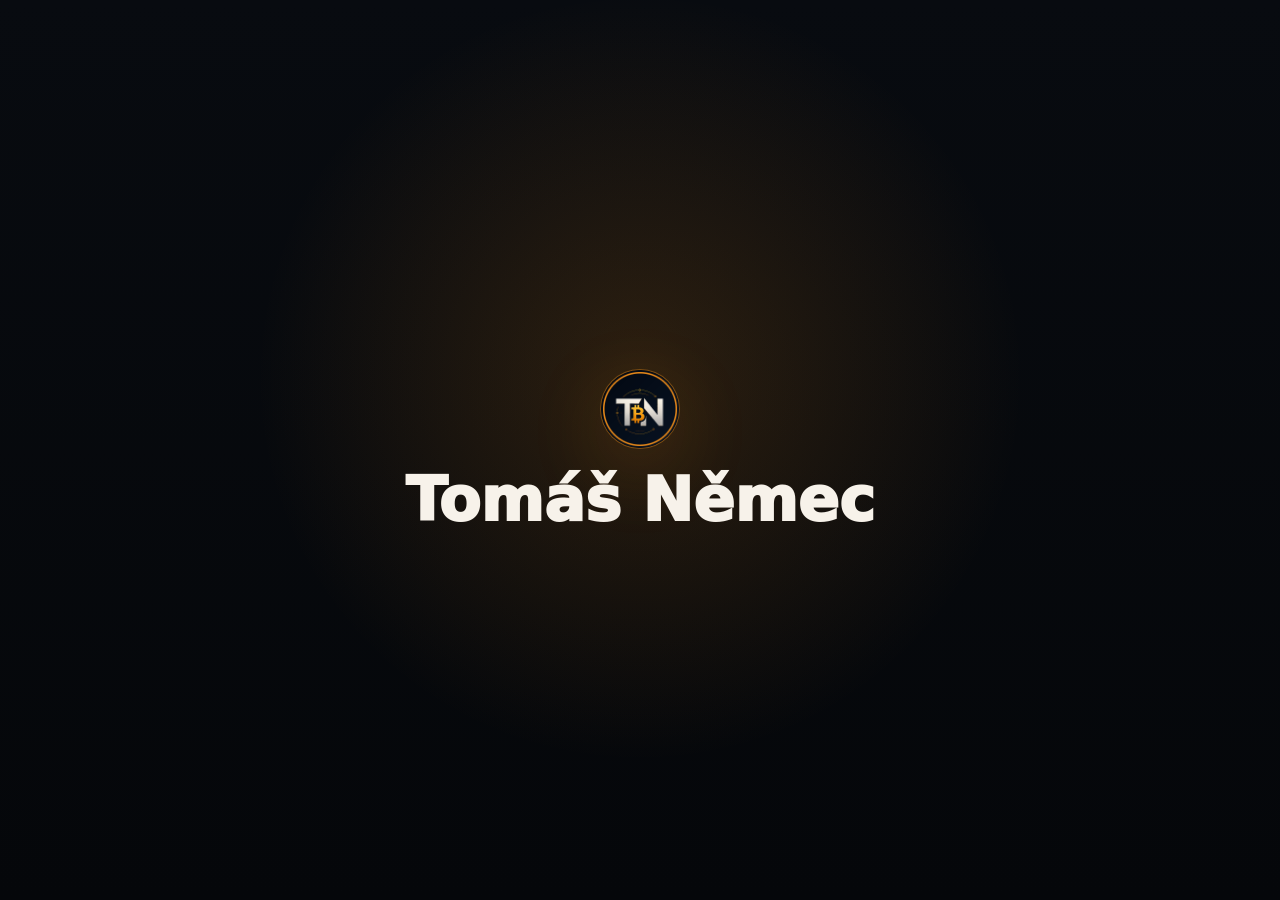
==== commit 9c25e782: "dočasně zjednodušit web" ====
--- a/domeny.html
+++ b/domeny.html
@@ -3,166 +3,35 @@
   <head>
     <meta charset="utf-8">
     <meta name="viewport" content="width=device-width, initial-scale=1">
-    <title>Domény | Tomáš Němec</title>
-    <meta name="description" content="Přehled tematických domén Tomáše Němce z oblasti krypta, Bitcoinu, digitálních financí a online projektů.">
-    <meta name="author" content="Tomáš Němec">
-    <meta name="language" content="cs">
-    <meta name="theme-color" content="#090b10">
-
-    <meta property="og:type" content="website">
-    <meta property="og:locale" content="cs_CZ">
-    <meta property="og:site_name" content="Tomáš Němec">
-    <meta property="og:title" content="Domény | Tomáš Němec">
-    <meta property="og:description" content="Tematické domény a online projekty z oblasti krypta, Bitcoinu a digitálních financí.">
-    <meta property="og:url" content="https://tomasbtc.cz/domeny.html">
-    <meta property="og:image" content="https://tomasbtc.cz/assets/tomasbtc-logo-round.png">
-
-    <link rel="canonical" href="https://tomasbtc.cz/domeny.html">
+    <title>Tomáš Němec</title>
+    <meta name="description" content="Tomáš Němec">
+    <meta name="robots" content="noindex, nofollow">
+    <meta name="theme-color" content="#07090d">
     <link rel="icon" href="favicon.png" sizes="512x512" type="image/png">
     <link rel="apple-touch-icon" href="assets/apple-touch-icon.png">
-    <link rel="preload" href="style.css" as="style">
-    <link rel="stylesheet" href="style.css">
+    <style>
+      :root { color-scheme: dark; }
+      * { box-sizing: border-box; }
+      body {
+        display: grid;
+        min-height: 100svh;
+        margin: 0;
+        place-items: center;
+        background: radial-gradient(circle at 50% 42%, rgba(247, 147, 26, 0.16), transparent 24rem), linear-gradient(180deg, #080b10 0%, #05070a 100%);
+        color: #f7f2ea;
+        font-family: Inter, ui-sans-serif, system-ui, -apple-system, BlinkMacSystemFont, "Segoe UI", sans-serif;
+      }
+      main { display: grid; justify-items: center; gap: 22px; padding: 32px; text-align: center; }
+      img { width: 78px; height: 78px; border-radius: 50%; box-shadow: 0 0 0 1px rgba(247, 147, 26, 0.38), 0 22px 80px rgba(247, 147, 26, 0.16); }
+      h1 { margin: 0; font-size: 3.8rem; font-weight: 950; line-height: 1; letter-spacing: 0; }
+      @media (max-width: 520px) { h1 { font-size: 2.7rem; } }
+    </style>
   </head>
   <body>
-    <a class="skip-link" href="#obsah">Přeskočit na obsah</a>
-
-    <header class="site-header" data-header>
-      <nav class="nav shell" aria-label="Hlavní menu">
-        <a class="brand" href="index.html" aria-label="Tomáš Němec domů">
-          <img src="assets/tomasbtc-logo-round.png" alt="" width="48" height="48">
-          <span>
-            <strong>Tomáš Němec</strong>
-          </span>
-        </a>
-
-        <button class="nav-toggle" type="button" aria-expanded="false" aria-controls="site-menu">
-          <span class="nav-toggle-line"></span>
-          <span class="nav-toggle-line"></span>
-          <span class="nav-toggle-line"></span>
-          <span class="sr-only">Otevřít menu</span>
-        </button>
-
-        <div class="nav-links" id="site-menu" data-menu>
-          <a href="index.html#o-mne">O mně</a>
-          <a href="index.html#co-delam">Co dělám</a>
-          <a href="index.html#spoluprace">Spolupráce</a>
-          <a href="index.html#media">Média</a>
-          <a href="index.html#kontakt">Kontakt</a>
-          <a class="nav-subtle" href="domeny.html" aria-current="page">Domény</a>
-        </div>
-      </nav>
-    </header>
-
-    <main id="obsah">
-      <section class="section domain-page-hero">
-        <div class="shell domain-hero-grid">
-          <div class="section-heading reveal">
-            <p class="eyebrow">Domény a online projekty</p>
-            <h1>Tematické domény bokem od hlavního webu.</h1>
-            <p>Vedle krypta mě zajímají i digitální aktiva v širším smyslu. Tohle je menší přehled domén, které mohou časem dostat vlastní projekt, spolupráci nebo nového majitele.</p>
-          </div>
-
-          <form class="domain-form reveal" id="dotaz" data-domain-form>
-            <h2>Rychlá zpráva</h2>
-            <p>Napište pár vět, přidejte svůj e-mail a zpráva se připraví do vašeho e-mailového klienta.</p>
-
-            <label>
-              Váš e-mail
-              <input type="email" name="email" placeholder="vas@email.cz" required>
-            </label>
-
-            <label>
-              Doména nebo téma
-              <select name="domain">
-                <option value="Obecný dotaz">Obecný dotaz</option>
-                <option value="btclab.cz">btclab.cz</option>
-                <option value="danekrypto.cz">danekrypto.cz</option>
-                <option value="depin.cz">depin.cz</option>
-                <option value="firemnibitcoin.cz">firemnibitcoin.cz</option>
-                <option value="kryptodane.cz">kryptodane.cz</option>
-                <option value="rychlekrypto.cz">rychlekrypto.cz</option>
-                <option value="stablecoiny.cz">stablecoiny.cz</option>
-              </select>
-            </label>
-
-            <label>
-              Zpráva
-              <textarea name="message" rows="5" placeholder="Zdravím, zajímá mě..." required></textarea>
-            </label>
-
-            <button class="button button-primary" type="submit">Připravit e-mail</button>
-          </form>
-        </div>
-      </section>
-
-      <section class="section section-muted">
-        <div class="shell domain-grid" aria-label="Přehled domén">
-          <article class="domain-card reveal">
-            <h2>btclab.cz</h2>
-            <p>Bitcoinové experimenty, poznámky nebo praktické materiály.</p>
-            <a href="#dotaz" data-domain-pick="btclab.cz">Zajímá mě</a>
-          </article>
-          <article class="domain-card reveal">
-            <h2>danekrypto.cz</h2>
-            <p>Evidence, daně a praktická orientace v krypto administrativě.</p>
-            <a href="#dotaz" data-domain-pick="danekrypto.cz">Zajímá mě</a>
-          </article>
-          <article class="domain-card reveal">
-            <h2>depin.cz</h2>
-            <p>Krátký název pro téma decentralizované fyzické infrastruktury.</p>
-            <a href="#dotaz" data-domain-pick="depin.cz">Zajímá mě</a>
-          </article>
-          <article class="domain-card reveal">
-            <h2>firemnibitcoin.cz</h2>
-            <p>Rozcestník pro firmy, které chtějí chápat Bitcoin prakticky.</p>
-            <a href="#dotaz" data-domain-pick="firemnibitcoin.cz">Zajímá mě</a>
-          </article>
-          <article class="domain-card reveal">
-            <h2>kryptodane.cz</h2>
-            <p>Zapamatovatelná doména pro daně, evidenci a pořádek v kryptu.</p>
-            <a href="#dotaz" data-domain-pick="kryptodane.cz">Zajímá mě</a>
-          </article>
-          <article class="domain-card reveal">
-            <h2>rychlekrypto.cz</h2>
-            <p>Krátké edukativní formáty, slovník nebo rychlá vysvětlení.</p>
-            <a href="#dotaz" data-domain-pick="rychlekrypto.cz">Zajímá mě</a>
-          </article>
-          <article class="domain-card reveal">
-            <h2>stablecoiny.cz</h2>
-            <p>Digitální měny, stablecoiny a jejich platební využití.</p>
-            <a href="#dotaz" data-domain-pick="stablecoiny.cz">Zajímá mě</a>
-          </article>
-        </div>
-      </section>
-
-      <section class="section section-contact">
-        <div class="shell contact-panel reveal">
-          <div>
-            <p class="eyebrow">Kontakt</p>
-            <h2>Radši přímo?</h2>
-            <p>Napište mi na e-mail nebo se vraťte na hlavní stránku.</p>
-          </div>
-          <div class="contact-stack">
-            <a class="contact-tile" href="mailto:nemec@tomasbtc.cz?subject=Domény">
-              <span>E-mail</span>
-              <strong>nemec@tomasbtc.cz</strong>
-            </a>
-            <a class="contact-tile" href="index.html">
-              <span>Web</span>
-              <strong>Zpět na hlavní stránku</strong>
-            </a>
-          </div>
-        </div>
-      </section>
+    <main aria-label="Tomáš Němec">
+      <img src="assets/tomasbtc-logo-round.png" alt="">
+      <h1>Tomáš Němec</h1>
     </main>
-
-    <footer class="site-footer">
-      <div class="shell footer-inner">
-        <p>&copy; <span data-year></span> Tomáš Němec. tomasbtc.cz</p>
-        <p><a href="index.html">Hlavní stránka</a></p>
-      </div>
-    </footer>
-
     <script src="script.js"></script>
   </body>
 </html>
